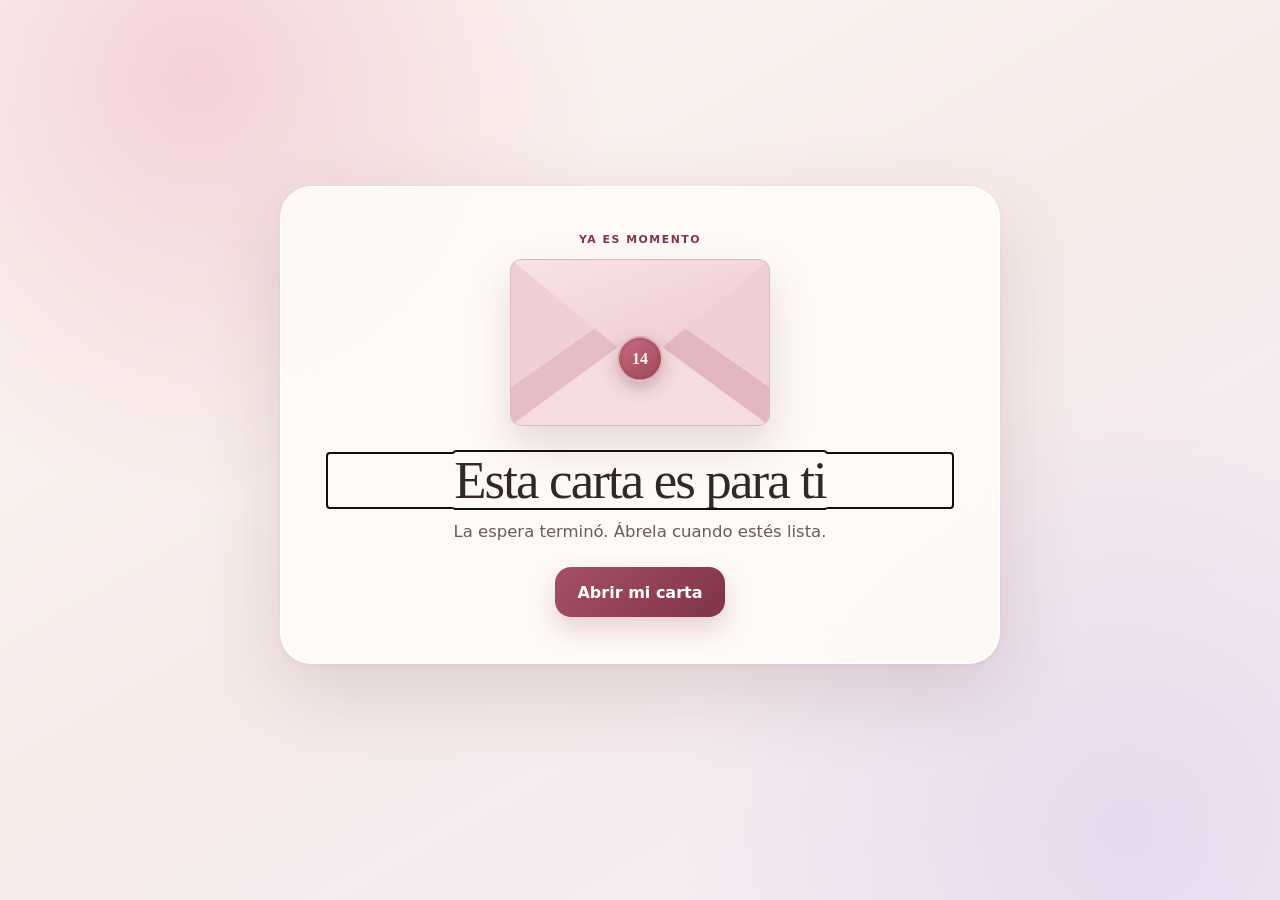
==== carta.html @ 58982721 "Añadir carta bloqueada hasta el 14 de agosto" ====
<!doctype html>
<html lang="es">
<head>
  <meta charset="utf-8" />
  <meta name="viewport" content="width=device-width,initial-scale=1,viewport-fit=cover" />
  <meta name="theme-color" content="#f4ddd8" />
  <meta name="robots" content="noindex,nofollow" />
  <meta name="referrer" content="no-referrer" />
  <title>Una carta para ti</title>
  <style>
    :root {
      color-scheme: light;
      --ink: #302829;
      --muted: #685b5d;
      --paper: #fffaf3;
      --rose: #a65064;
      --rose-dark: #803447;
      --rose-soft: #efd0d5;
      --line: rgba(123,75,82,.16);
      font-family: Inter, ui-sans-serif, system-ui, -apple-system, BlinkMacSystemFont, "Segoe UI", sans-serif;
    }
    * { box-sizing: border-box; }
    html { min-width: 320px; background: #f8eeea; }
    body {
      min-height: 100vh;
      min-height: 100dvh;
      margin: 0;
      padding: max(22px,env(safe-area-inset-top)) max(14px,env(safe-area-inset-right)) max(24px,env(safe-area-inset-bottom)) max(14px,env(safe-area-inset-left));
      color: var(--ink);
      background:
        radial-gradient(circle at 15% 8%, rgba(236,185,196,.58), transparent 31%),
        radial-gradient(circle at 88% 92%, rgba(213,195,230,.45), transparent 32%),
        linear-gradient(150deg,#fff9f5 0%,#f7ebe8 50%,#f4edf8 100%);
    }
    button, a { font: inherit; }
    button:focus-visible, a:focus-visible { outline: 3px solid rgba(184,95,114,.34); outline-offset: 3px; }
    [hidden] { display: none !important; }
    .preview-banner {
      position: fixed;
      z-index: 10;
      top: max(8px,env(safe-area-inset-top));
      left: 50%;
      width: max-content;
      max-width: calc(100vw - 24px);
      padding: 8px 12px;
      border: 1px solid rgba(255,255,255,.8);
      border-radius: 999px;
      color: #fff;
      background: rgba(66,48,53,.9);
      box-shadow: 0 8px 24px rgba(55,37,43,.18);
      font-size: .72rem;
      font-weight: 800;
      text-align: center;
      transform: translateX(-50%);
    }
    .page {
      display: grid;
      place-items: center;
      width: min(100%,720px);
      min-height: calc(100dvh - max(46px,env(safe-area-inset-top)) - max(48px,env(safe-area-inset-bottom)));
      margin: auto;
    }
    .gate-card, .letter-card {
      width: 100%;
      border: 1px solid rgba(255,255,255,.9);
      box-shadow: 0 28px 80px rgba(88,54,63,.16),0 2px 8px rgba(88,54,63,.05);
    }
    .gate-card {
      padding: clamp(26px,6vw,46px);
      border-radius: 32px;
      background: rgba(255,252,249,.88);
      backdrop-filter: blur(14px);
      text-align: center;
    }
    .eyebrow {
      display: block;
      margin-bottom: 13px;
      color: var(--rose-dark);
      font-size: .68rem;
      font-weight: 900;
      letter-spacing: .14em;
      text-transform: uppercase;
    }
    h1, h2, p { margin-top: 0; }
    h1, h2, .letter-greeting, .letter-signoff {
      font-family: Georgia, "Times New Roman", serif;
      font-weight: 500;
    }
    h1 { margin-bottom: 10px; font-size: clamp(2rem,8vw,3.3rem); line-height: 1.04; letter-spacing: -.035em; }
    .lead { max-width: 500px; margin: 0 auto 22px; color: var(--muted); font-size: clamp(.92rem,3vw,1.03rem); line-height: 1.65; }
    .envelope {
      position: relative;
      width: min(74vw,260px);
      aspect-ratio: 1.55;
      margin: 2px auto 27px;
      border: 1px solid rgba(134,79,89,.18);
      border-radius: 12px;
      background: #efd0d5;
      box-shadow: 0 20px 42px rgba(112,62,73,.18);
      overflow: hidden;
      isolation: isolate;
    }
    .envelope::before, .envelope::after { content: ""; position: absolute; inset: 0; }
    .envelope::before {
      z-index: 1;
      background: linear-gradient(145deg,transparent 49.4%,#e7bdc5 50%) left/50.5% 100% no-repeat,linear-gradient(215deg,transparent 49.4%,#e4b6bf 50%) right/50.5% 100% no-repeat;
    }
    .envelope::after {
      z-index: 2;
      clip-path: polygon(0 100%,50% 43%,100% 100%);
      background: #f5dce0;
    }
    .flap {
      position: absolute;
      z-index: 3;
      inset: 0;
      clip-path: polygon(0 0,100% 0,50% 64%);
      background: linear-gradient(160deg,#f8e3e6,#e9c0c8);
      transform-origin: 50% 0;
    }
    .seal {
      position: absolute;
      z-index: 4;
      top: 50%;
      left: 50%;
      display: grid;
      place-items: center;
      width: 46px;
      height: 46px;
      border: 2px solid rgba(255,255,255,.55);
      border-radius: 50%;
      color: #fff8f4;
      background: linear-gradient(145deg,#c86a7d,#9e485b);
      box-shadow: 0 7px 16px rgba(104,43,57,.28),inset 0 0 0 3px rgba(126,49,66,.14);
      font-family: Georgia,serif;
      font-size: 1rem;
      font-weight: 700;
      transform: translate(-50%,-14%);
    }
    .gate-card.ready .envelope { animation: envelopeReady 1.8s ease-in-out infinite; }
    .countdown {
      display: grid;
      grid-template-columns: repeat(4,minmax(0,1fr));
      gap: 8px;
      max-width: 460px;
      margin: 0 auto 13px;
    }
    .countdown > div {
      min-width: 0;
      padding: 13px 6px 11px;
      border: 1px solid var(--line);
      border-radius: 16px;
      background: rgba(255,255,255,.72);
    }
    .countdown strong { display: block; font-size: clamp(1.25rem,5vw,1.75rem); font-variant-numeric: tabular-nums; line-height: 1; }
    .countdown span { display: block; margin-top: 6px; color: var(--muted); font-size: .6rem; font-weight: 800; letter-spacing: .08em; text-transform: uppercase; }
    .timezone { margin: 0 0 20px; color: var(--muted); font-size: .7rem; }
    .primary {
      display: inline-flex;
      min-height: 50px;
      align-items: center;
      justify-content: center;
      padding: 13px 22px;
      border: 0;
      border-radius: 16px;
      color: #fff;
      background: linear-gradient(135deg,var(--rose),var(--rose-dark));
      box-shadow: 0 12px 26px rgba(148,63,82,.22);
      font-weight: 850;
      text-decoration: none;
      cursor: pointer;
      transition: transform .18s ease,box-shadow .18s ease;
      touch-action: manipulation;
    }
    .primary:hover { box-shadow: 0 15px 32px rgba(148,63,82,.28); transform: translateY(-2px); }
    .primary:active { transform: translateY(0) scale(.98); }
    .primary:disabled { color: #8f7e81; background: #eadfe0; box-shadow: none; cursor: default; transform: none; }
    .letter-card {
      position: relative;
      padding: clamp(28px,7vw,58px);
      border-radius: 10px 10px 26px 26px;
      background:
        repeating-linear-gradient(0deg,rgba(120,84,69,.018) 0,rgba(120,84,69,.018) 1px,transparent 1px,transparent 4px),
        var(--paper);
      overflow: hidden;
    }
    .letter-card::before {
      content: "";
      position: absolute;
      inset: 16px;
      border: 1px solid rgba(164,112,105,.14);
      border-radius: 6px 6px 17px 17px;
      pointer-events: none;
    }
    .letter-inner { position: relative; z-index: 1; max-width: 555px; margin: auto; }
    .letter-date { margin-bottom: 28px; color: var(--muted); font-size: .72rem; font-weight: 750; letter-spacing: .06em; text-align: right; text-transform: uppercase; }
    .letter-card h1 { margin-bottom: 28px; color: #7f3e4e; font-size: clamp(2.05rem,7vw,3rem); text-align: center; }
    .letter-greeting { margin-bottom: 18px; font-size: 1.28rem; }
    .letter-copy { font-family: Georgia,"Times New Roman",serif; font-size: clamp(1rem,3.3vw,1.13rem); line-height: 1.82; }
    .letter-copy p { margin-bottom: 17px; }
    .letter-signoff { margin-top: 30px; font-size: 1.12rem; line-height: 1.6; }
    .signature { display: block; color: #8d4354; font-size: 1.28rem; }
    .continuation { margin-top: 36px; padding-top: 25px; border-top: 1px solid var(--line); text-align: center; }
    .continuation p { margin-bottom: 16px; color: var(--muted); line-height: 1.55; }
    .continuation small { display: block; margin-top: 10px; color: #6f6163; }
    #letterTitle, .letter-greeting, .letter-copy, .letter-signoff, .signature, .continuation { overflow-wrap: anywhere; word-break: break-word; }
    .letter-card.revealing { animation: letterReveal .52s cubic-bezier(.2,.78,.25,1) both; }
    .sr-only { position: absolute; width: 1px; height: 1px; padding: 0; margin: -1px; overflow: hidden; clip: rect(0,0,0,0); white-space: nowrap; border: 0; }
    @keyframes envelopeReady { 0%,100% { transform: translateY(0) rotate(0); } 50% { transform: translateY(-4px) rotate(.25deg); } }
    @keyframes letterReveal { from { opacity: 0; transform: translateY(18px) scale(.985); } to { opacity: 1; transform: none; } }
    @media (max-width: 430px) {
      body { padding-inline: 10px; }
      .gate-card { padding: 26px 16px; border-radius: 25px; }
      .letter-card { padding: 35px 24px 32px; }
      .letter-card::before { inset: 10px; }
      .preview-banner { font-size: .66rem; }
    }
    @media (max-width: 340px) {
      .countdown { grid-template-columns: repeat(2,minmax(0,1fr)); }
      .envelope { width: 220px; }
    }
    @media (prefers-reduced-motion: reduce) {
      *, *::before, *::after { scroll-behavior: auto !important; animation: none !important; transition: none !important; }
    }
  </style>
</head>
<body>
  <div class="preview-banner" id="previewBanner" hidden>Vista previa del creador · no compartas este enlace</div>
  <main class="page">
    <section class="gate-card" id="lockedPanel" aria-labelledby="lockedTitle">
      <span class="eyebrow" id="lockedEyebrow">Una carta guardada para ti</span>
      <div class="envelope" aria-hidden="true"><span class="flap"></span><span class="seal">14</span></div>
      <h1 id="lockedTitle">Hay algo para ti</h1>
      <p class="lead">Esta carta todavía está dentro del sobre. Podrás abrirla el 14 de agosto de 2026.</p>
      <div class="countdown" role="timer" aria-label="Tiempo restante para abrir la carta">
        <div><strong id="days">00</strong><span>Días</span></div>
        <div><strong id="hours">00</strong><span>Horas</span></div>
        <div><strong id="minutes">00</strong><span>Minutos</span></div>
        <div><strong id="seconds">00</strong><span>Segundos</span></div>
      </div>
      <p class="timezone">Se abre a las 12:00 a.m. · hora de Ciudad de México</p>
      <button class="primary" type="button" disabled>Abrir el 14 de agosto</button>
      <p class="sr-only" id="countdownAnnouncement" aria-live="polite"></p>
    </section>

    <section class="gate-card ready" id="readyPanel" aria-labelledby="readyTitle" aria-live="polite" hidden>
      <span class="eyebrow">Ya es momento</span>
      <div class="envelope" aria-hidden="true"><span class="flap"></span><span class="seal">14</span></div>
      <h1 id="readyTitle" tabindex="-1">Esta carta es para ti</h1>
      <p class="lead">La espera terminó. Ábrela cuando estés lista.</p>
      <button class="primary" id="openLetterBtn" type="button">Abrir mi carta</button>
    </section>

    <article class="letter-card" id="letterPanel" aria-labelledby="letterTitle" hidden>
      <div class="letter-inner">
        <p class="letter-date">14 de agosto de 2026</p>
        <h1 id="letterTitle" tabindex="-1">Feliz cumpleaños</h1>
        <p class="letter-greeting" id="letterGreeting">Para ti,</p>
        <div class="letter-copy" id="letterCopy"></div>
        <p class="letter-signoff">Con todo mi cariño,<span class="signature" id="letterSignature"></span></p>
        <div class="continuation">
          <p id="petWaiting">Tu pequeño compañero también ha estado esperando este momento.</p>
          <a class="primary" id="gameLink" href="index.html" referrerpolicy="no-referrer">Continuar al regalo</a>
          <small>Tu regalo continúa aquí.</small>
        </div>
      </div>
    </article>
  </main>

  <script>
    (() => {
      'use strict';

      const RELEASE_AT = 1786687200000;
      const DEFAULT_NOTE = 'Hoy no quería regalarte solamente una página, sino un pequeño lugar hecho pensando en ti.\n\nGracias por cada momento, por tu forma de acompañarme y por todo lo bonito que traes a mis días. Espero que este nuevo año te encuentre tranquila, muy querida y con muchísimas razones para sonreír.\n\nFeliz cumpleaños.';
      const params = new URLSearchParams(location.search);
      const isPreview = params.get('preview') === '1';
      const lockedPanel = document.getElementById('lockedPanel');
      const readyPanel = document.getElementById('readyPanel');
      const letterPanel = document.getElementById('letterPanel');
      const openButton = document.getElementById('openLetterBtn');
      const getParam = (name, max, fallback = '') => (params.get(name)?.trim() || fallback).slice(0, max);
      const recipient = getParam('para', 40);
      const petName = getParam('mascota', 30);
      const signature = getParam('firma', 60);
      const note = getParam('nota', 1000, DEFAULT_NOTE);
      let timer = 0;
      let lastAnnouncedMinute = -1;
      let letterShown = false;
      let letterPopulated = false;

      const gameUrl = new URL('./index.html', location.href);
      const gameParams = new URLSearchParams(location.search);
      if (gameParams.has('nota')) gameParams.set('nota', note.slice(0, 220));
      gameUrl.search = gameParams.toString();
      gameUrl.hash = location.hash;

      if (recipient) {
        document.title = `Una carta para ${recipient}`;
        document.getElementById('lockedEyebrow').textContent = `Una carta guardada para ${recipient}`;
        document.getElementById('readyTitle').textContent = `${recipient}, esta carta es para ti`;
      }

      function populateLetter() {
        if (letterPopulated) return;
        letterPopulated = true;
        const gameLink = document.getElementById('gameLink');
        gameLink.href = gameUrl.href;
        if (recipient) {
          document.getElementById('letterTitle').textContent = `Feliz cumpleaños, ${recipient}`;
          document.getElementById('letterGreeting').textContent = `Para ${recipient},`;
        }
        const signoff = document.querySelector('.letter-signoff');
        if (signature) document.getElementById('letterSignature').textContent = signature;
        else signoff.textContent = 'Con todo mi cariño.';
        if (petName) {
          document.getElementById('petWaiting').textContent = `${petName} también ha estado esperando este momento.`;
          gameLink.textContent = `Ir con ${petName}`;
        }
        const copy = document.getElementById('letterCopy');
        note.split(/\r?\n/).map(line => line.trim()).filter(Boolean).slice(0, 12).forEach(line => {
          const paragraph = document.createElement('p');
          paragraph.textContent = line;
          copy.appendChild(paragraph);
        });
      }

      function showLetter(focus = true) {
        if (letterShown) return;
        letterShown = true;
        populateLetter();
        clearInterval(timer);
        lockedPanel.hidden = true;
        readyPanel.hidden = true;
        letterPanel.hidden = false;
        letterPanel.classList.add('revealing');
        if (focus) setTimeout(() => document.getElementById('letterTitle').focus({ preventScroll: true }), 540);
      }

      function showReady() {
        clearInterval(timer);
        const wasHidden = readyPanel.hidden;
        lockedPanel.hidden = true;
        letterPanel.hidden = true;
        readyPanel.hidden = false;
        if (wasHidden) setTimeout(() => document.getElementById('readyTitle').focus({ preventScroll: true }), 0);
      }

      function renderCountdown() {
        const remaining = RELEASE_AT - Date.now();
        if (remaining <= 0) {
          showReady();
          return false;
        }
        const totalSeconds = Math.ceil(remaining / 1000);
        const days = Math.floor(totalSeconds / 86400);
        const hours = Math.floor((totalSeconds % 86400) / 3600);
        const minutes = Math.floor((totalSeconds % 3600) / 60);
        const seconds = totalSeconds % 60;
        document.getElementById('days').textContent = String(days).padStart(2, '0');
        document.getElementById('hours').textContent = String(hours).padStart(2, '0');
        document.getElementById('minutes').textContent = String(minutes).padStart(2, '0');
        document.getElementById('seconds').textContent = String(seconds).padStart(2, '0');
        const remainingMinutes = Math.ceil(totalSeconds / 60);
        if (remainingMinutes !== lastAnnouncedMinute) {
          lastAnnouncedMinute = remainingMinutes;
          document.getElementById('countdownAnnouncement').textContent = `Faltan ${days} días, ${hours} horas y ${minutes} minutos para abrir la carta.`;
        }
        return true;
      }

      openButton.addEventListener('click', () => showLetter(true));
      document.addEventListener('visibilitychange', () => {
        if (!document.hidden && !letterShown && !isPreview) renderCountdown();
      });
      window.addEventListener('pageshow', () => {
        if (!letterShown && !isPreview) renderCountdown();
      });

      if (isPreview) {
        document.getElementById('previewBanner').hidden = false;
        showLetter(false);
      } else if (Date.now() >= RELEASE_AT) {
        showReady();
      } else {
        if (renderCountdown()) timer = setInterval(renderCountdown, 1000);
      }

      if ('serviceWorker' in navigator && location.protocol.startsWith('http')) {
        window.addEventListener('load', () => navigator.serviceWorker.register('./sw.js').catch(() => {}));
      }
    })();
  </script>
</body>
</html>
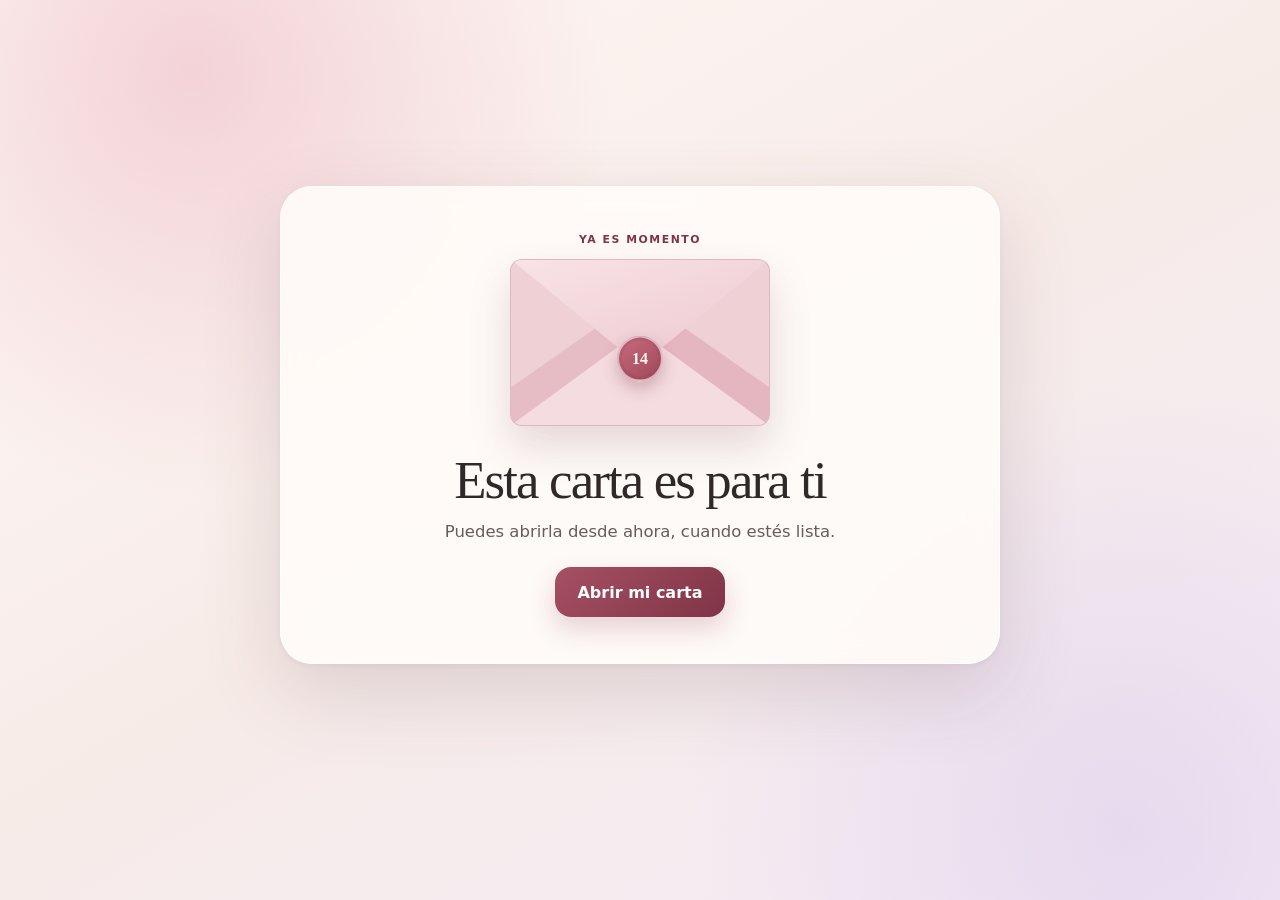
==== commit 91908b1e: "Abrir el regalo y premiar los cuidados completos" ====
--- a/carta.html
+++ b/carta.html
@@ -227,27 +227,11 @@
 <body>
   <div class="preview-banner" id="previewBanner" hidden>Vista previa del creador · no compartas este enlace</div>
   <main class="page">
-    <section class="gate-card" id="lockedPanel" aria-labelledby="lockedTitle">
-      <span class="eyebrow" id="lockedEyebrow">Una carta guardada para ti</span>
-      <div class="envelope" aria-hidden="true"><span class="flap"></span><span class="seal">14</span></div>
-      <h1 id="lockedTitle">Hay algo para ti</h1>
-      <p class="lead">Esta carta todavía está dentro del sobre. Podrás abrirla el 14 de agosto de 2026.</p>
-      <div class="countdown" role="timer" aria-label="Tiempo restante para abrir la carta">
-        <div><strong id="days">00</strong><span>Días</span></div>
-        <div><strong id="hours">00</strong><span>Horas</span></div>
-        <div><strong id="minutes">00</strong><span>Minutos</span></div>
-        <div><strong id="seconds">00</strong><span>Segundos</span></div>
-      </div>
-      <p class="timezone">Se abre a las 12:00 a.m. · hora de Ciudad de México</p>
-      <button class="primary" type="button" disabled>Abrir el 14 de agosto</button>
-      <p class="sr-only" id="countdownAnnouncement" aria-live="polite"></p>
-    </section>
-
-    <section class="gate-card ready" id="readyPanel" aria-labelledby="readyTitle" aria-live="polite" hidden>
+    <section class="gate-card ready" id="readyPanel" aria-labelledby="readyTitle" aria-live="polite">
       <span class="eyebrow">Ya es momento</span>
       <div class="envelope" aria-hidden="true"><span class="flap"></span><span class="seal">14</span></div>
       <h1 id="readyTitle" tabindex="-1">Esta carta es para ti</h1>
-      <p class="lead">La espera terminó. Ábrela cuando estés lista.</p>
+      <p class="lead">Puedes abrirla desde ahora, cuando estés lista.</p>
       <button class="primary" id="openLetterBtn" type="button">Abrir mi carta</button>
     </section>
 
@@ -271,11 +255,9 @@
     (() => {
       'use strict';
 
-      const RELEASE_AT = 1786687200000;
       const DEFAULT_NOTE = 'Hoy no quería regalarte solamente una página, sino un pequeño lugar hecho pensando en ti.\n\nGracias por cada momento, por tu forma de acompañarme y por todo lo bonito que traes a mis días. Espero que este nuevo año te encuentre tranquila, muy querida y con muchísimas razones para sonreír.\n\nFeliz cumpleaños.';
       const params = new URLSearchParams(location.search);
       const isPreview = params.get('preview') === '1';
-      const lockedPanel = document.getElementById('lockedPanel');
       const readyPanel = document.getElementById('readyPanel');
       const letterPanel = document.getElementById('letterPanel');
       const openButton = document.getElementById('openLetterBtn');
@@ -284,8 +266,6 @@
       const petName = getParam('mascota', 30);
       const signature = getParam('firma', 60);
       const note = getParam('nota', 1000, DEFAULT_NOTE);
-      let timer = 0;
-      let lastAnnouncedMinute = -1;
       let letterShown = false;
       let letterPopulated = false;
 
@@ -297,7 +277,6 @@
 
       if (recipient) {
         document.title = `Una carta para ${recipient}`;
-        document.getElementById('lockedEyebrow').textContent = `Una carta guardada para ${recipient}`;
         document.getElementById('readyTitle').textContent = `${recipient}, esta carta es para ti`;
       }
 
@@ -329,8 +308,6 @@
         if (letterShown) return;
         letterShown = true;
         populateLetter();
-        clearInterval(timer);
-        lockedPanel.hidden = true;
         readyPanel.hidden = true;
         letterPanel.hidden = false;
         letterPanel.classList.add('revealing');
@@ -338,52 +315,19 @@
       }
 
       function showReady() {
-        clearInterval(timer);
         const wasHidden = readyPanel.hidden;
-        lockedPanel.hidden = true;
         letterPanel.hidden = true;
         readyPanel.hidden = false;
         if (wasHidden) setTimeout(() => document.getElementById('readyTitle').focus({ preventScroll: true }), 0);
       }
 
-      function renderCountdown() {
-        const remaining = RELEASE_AT - Date.now();
-        if (remaining <= 0) {
-          showReady();
-          return false;
-        }
-        const totalSeconds = Math.ceil(remaining / 1000);
-        const days = Math.floor(totalSeconds / 86400);
-        const hours = Math.floor((totalSeconds % 86400) / 3600);
-        const minutes = Math.floor((totalSeconds % 3600) / 60);
-        const seconds = totalSeconds % 60;
-        document.getElementById('days').textContent = String(days).padStart(2, '0');
-        document.getElementById('hours').textContent = String(hours).padStart(2, '0');
-        document.getElementById('minutes').textContent = String(minutes).padStart(2, '0');
-        document.getElementById('seconds').textContent = String(seconds).padStart(2, '0');
-        const remainingMinutes = Math.ceil(totalSeconds / 60);
-        if (remainingMinutes !== lastAnnouncedMinute) {
-          lastAnnouncedMinute = remainingMinutes;
-          document.getElementById('countdownAnnouncement').textContent = `Faltan ${days} días, ${hours} horas y ${minutes} minutos para abrir la carta.`;
-        }
-        return true;
-      }
-
       openButton.addEventListener('click', () => showLetter(true));
-      document.addEventListener('visibilitychange', () => {
-        if (!document.hidden && !letterShown && !isPreview) renderCountdown();
-      });
-      window.addEventListener('pageshow', () => {
-        if (!letterShown && !isPreview) renderCountdown();
-      });
 
       if (isPreview) {
         document.getElementById('previewBanner').hidden = false;
         showLetter(false);
-      } else if (Date.now() >= RELEASE_AT) {
+      } else {
         showReady();
-      } else {
-        if (renderCountdown()) timer = setInterval(renderCountdown, 1000);
       }
 
       if ('serviceWorker' in navigator && location.protocol.startsWith('http')) {
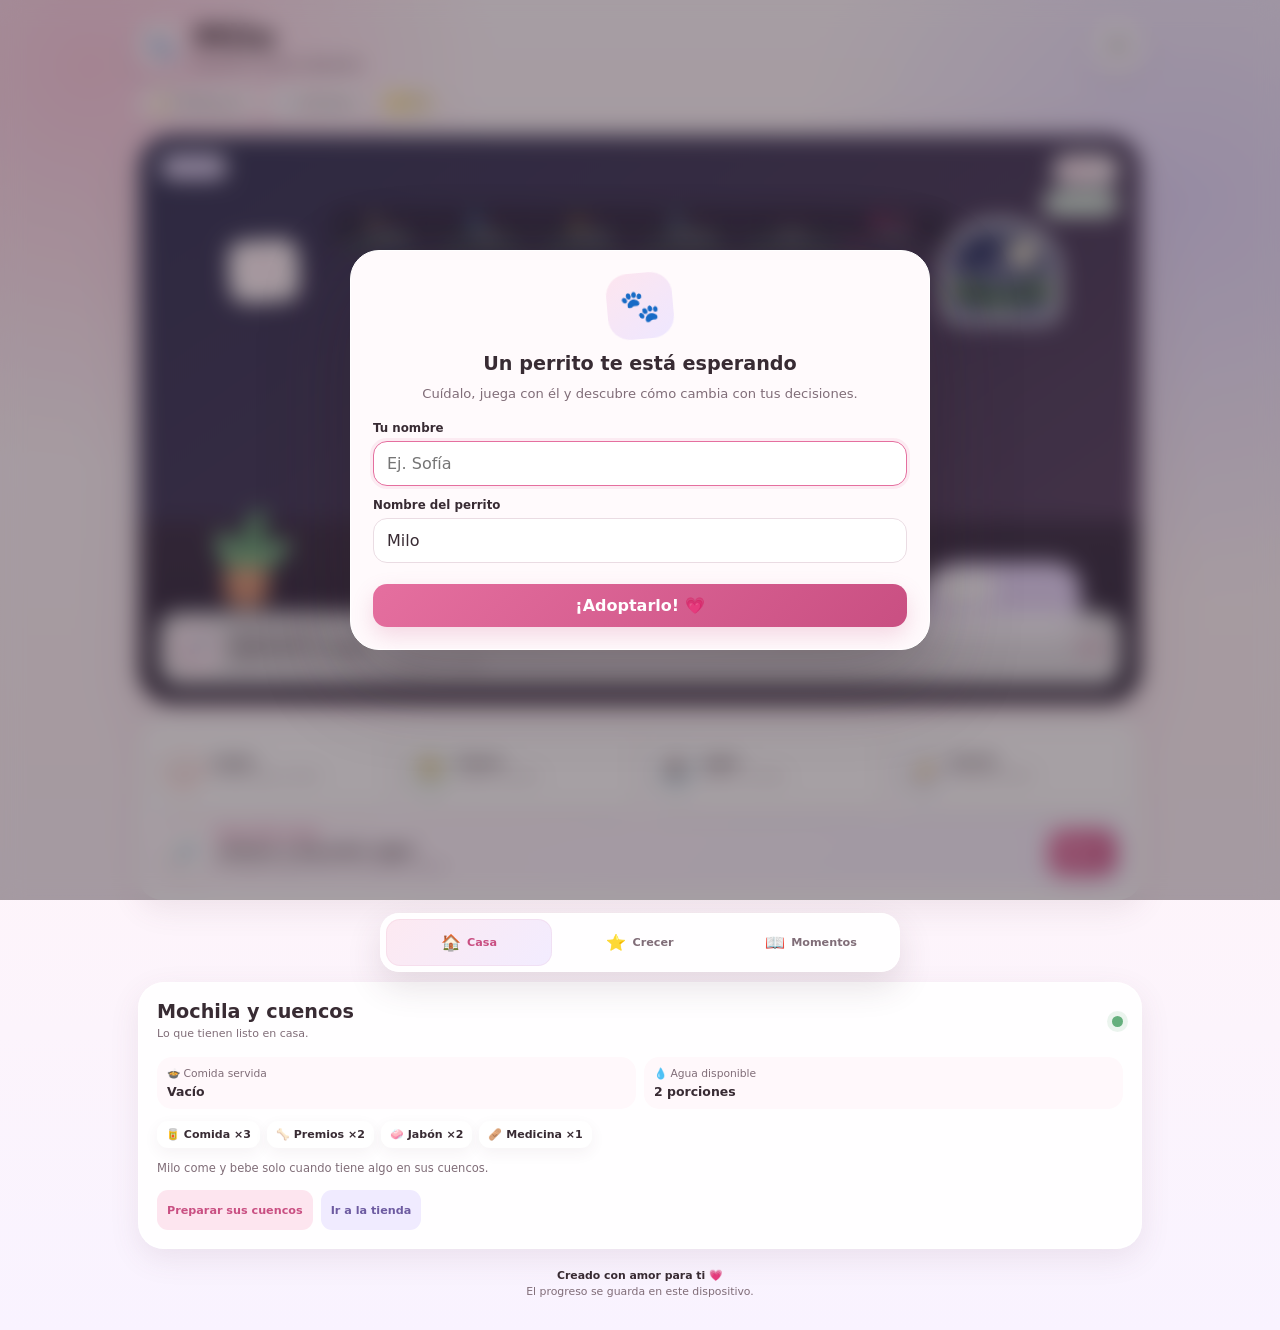
==== commit 80a1a7b8: "Mostrar la carta solo el día del cumpleaños" ====
--- a/carta.html
+++ b/carta.html
@@ -6,6 +6,27 @@
   <meta name="theme-color" content="#f4ddd8" />
   <meta name="robots" content="noindex,nofollow" />
   <meta name="referrer" content="no-referrer" />
+  <script>
+    (() => {
+      const BIRTHDAY_START = 1786687200000;
+      const BIRTHDAY_END = BIRTHDAY_START + 86_400_000;
+      const LETTER_SEEN_KEY = 'birthday-letter-seen-2026-08-14';
+      const preview = new URLSearchParams(location.search).get('preview') === '1';
+      const current = Date.now();
+      let letterSeen = false;
+      try {
+        letterSeen = localStorage.getItem(LETTER_SEEN_KEY) === '1';
+      } catch (_) {}
+      window.__BIRTHDAY_LETTER_AVAILABLE__ = preview || (!letterSeen && current >= BIRTHDAY_START && current < BIRTHDAY_END);
+      if (window.__BIRTHDAY_LETTER_AVAILABLE__) return;
+
+      document.documentElement.style.visibility = 'hidden';
+      const target = new URL('./index.html', location.href);
+      target.search = location.search;
+      target.searchParams.delete('letter');
+      location.replace(target.href);
+    })();
+  </script>
   <title>Una carta para ti</title>
   <style>
     :root {
@@ -255,6 +276,8 @@
     (() => {
       'use strict';
 
+      if (!window.__BIRTHDAY_LETTER_AVAILABLE__) return;
+
       const DEFAULT_NOTE = 'Hoy no quería regalarte solamente una página, sino un pequeño lugar hecho pensando en ti.\n\nGracias por cada momento, por tu forma de acompañarme y por todo lo bonito que traes a mis días. Espero que este nuevo año te encuentre tranquila, muy querida y con muchísimas razones para sonreír.\n\nFeliz cumpleaños.';
       const params = new URLSearchParams(location.search);
       const isPreview = params.get('preview') === '1';
@@ -272,6 +295,7 @@
       const gameUrl = new URL('./index.html', location.href);
       const gameParams = new URLSearchParams(location.search);
       if (gameParams.has('nota')) gameParams.set('nota', note.slice(0, 220));
+      if (!isPreview) gameParams.set('letter', 'opened');
       gameUrl.search = gameParams.toString();
       gameUrl.hash = location.hash;
 
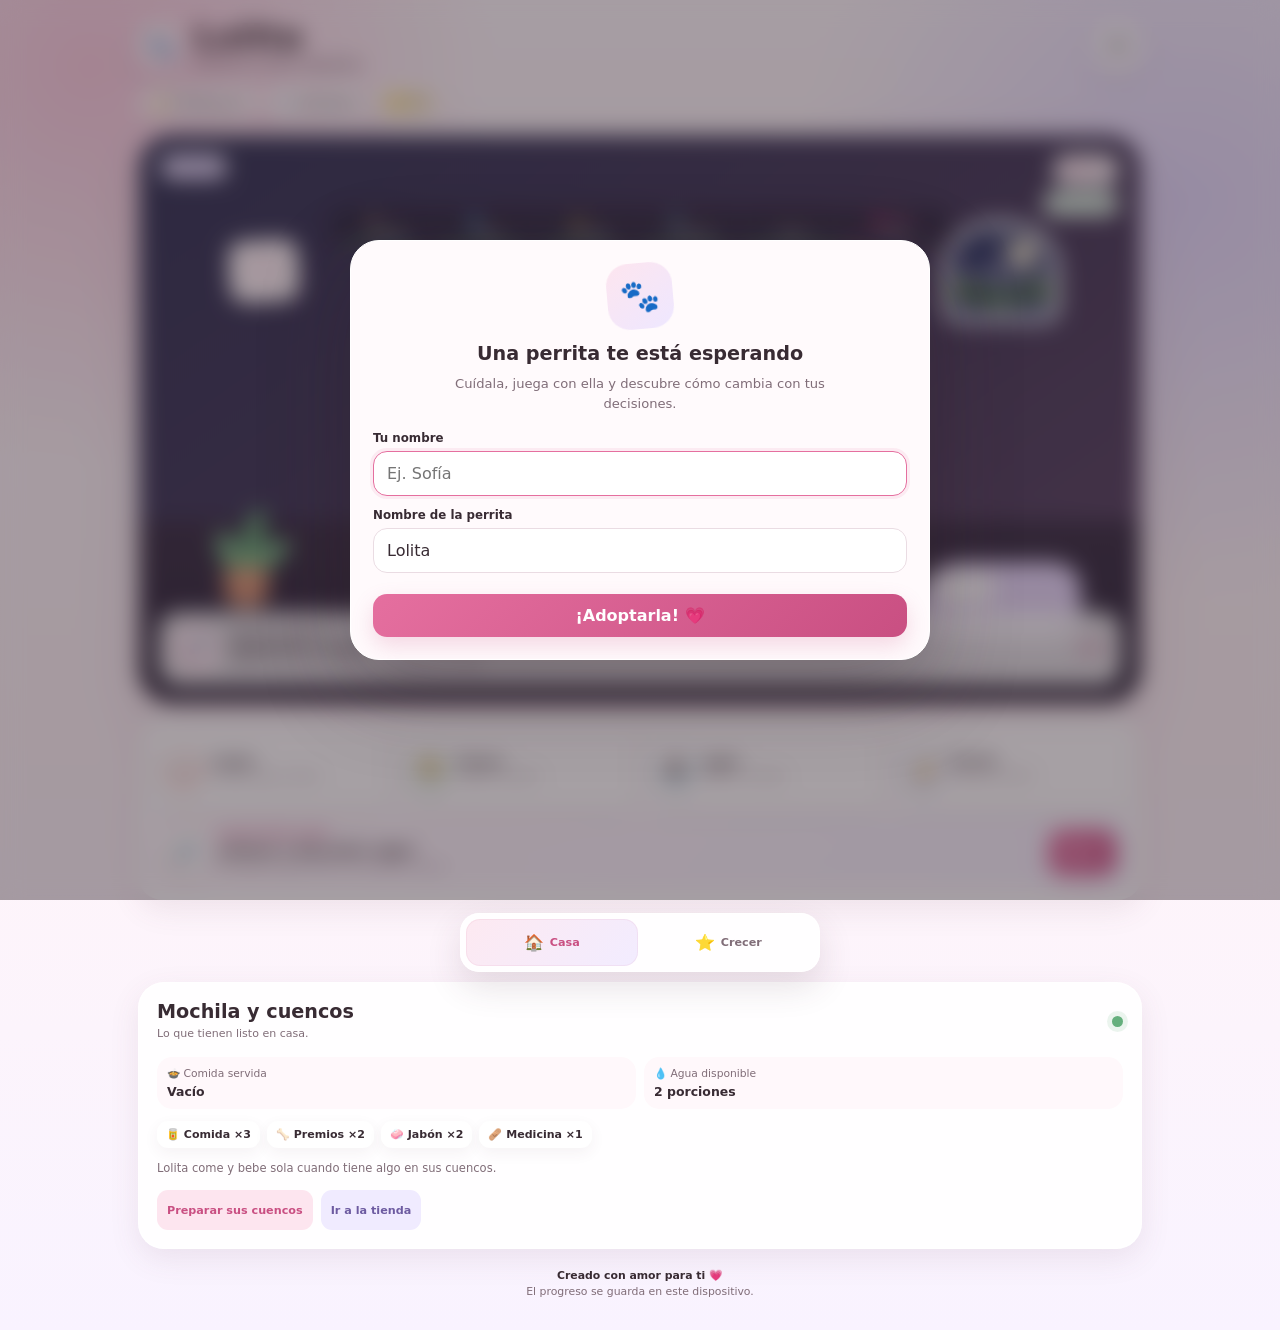
==== commit aa45e2ad: "Convertir a Lolita y sumar Corazón valiente" ====
--- a/carta.html
+++ b/carta.html
@@ -264,7 +264,7 @@
         <div class="letter-copy" id="letterCopy"></div>
         <p class="letter-signoff">Con todo mi cariño,<span class="signature" id="letterSignature"></span></p>
         <div class="continuation">
-          <p id="petWaiting">Tu pequeño compañero también ha estado esperando este momento.</p>
+          <p id="petWaiting">Tu pequeña compañera también ha estado esperando este momento.</p>
           <a class="primary" id="gameLink" href="index.html" referrerpolicy="no-referrer">Continuar al regalo</a>
           <small>Tu regalo continúa aquí.</small>
         </div>
@@ -286,7 +286,7 @@
       const openButton = document.getElementById('openLetterBtn');
       const getParam = (name, max, fallback = '') => (params.get(name)?.trim() || fallback).slice(0, max);
       const recipient = getParam('para', 40);
-      const petName = getParam('mascota', 30);
+      const petName = getParam('mascota', 30, 'Lolita');
       const signature = getParam('firma', 60);
       const note = getParam('nota', 1000, DEFAULT_NOTE);
       let letterShown = false;
@@ -294,6 +294,7 @@
 
       const gameUrl = new URL('./index.html', location.href);
       const gameParams = new URLSearchParams(location.search);
+      if (!gameParams.has('mascota')) gameParams.set('mascota', petName);
       if (gameParams.has('nota')) gameParams.set('nota', note.slice(0, 220));
       if (!isPreview) gameParams.set('letter', 'opened');
       gameUrl.search = gameParams.toString();
@@ -316,10 +317,8 @@
         const signoff = document.querySelector('.letter-signoff');
         if (signature) document.getElementById('letterSignature').textContent = signature;
         else signoff.textContent = 'Con todo mi cariño.';
-        if (petName) {
-          document.getElementById('petWaiting').textContent = `${petName} también ha estado esperando este momento.`;
-          gameLink.textContent = `Ir con ${petName}`;
-        }
+        document.getElementById('petWaiting').textContent = `${petName} también ha estado esperando este momento.`;
+        gameLink.textContent = `Ir con ${petName}`;
         const copy = document.getElementById('letterCopy');
         note.split(/\r?\n/).map(line => line.trim()).filter(Boolean).slice(0, 12).forEach(line => {
           const paragraph = document.createElement('p');
